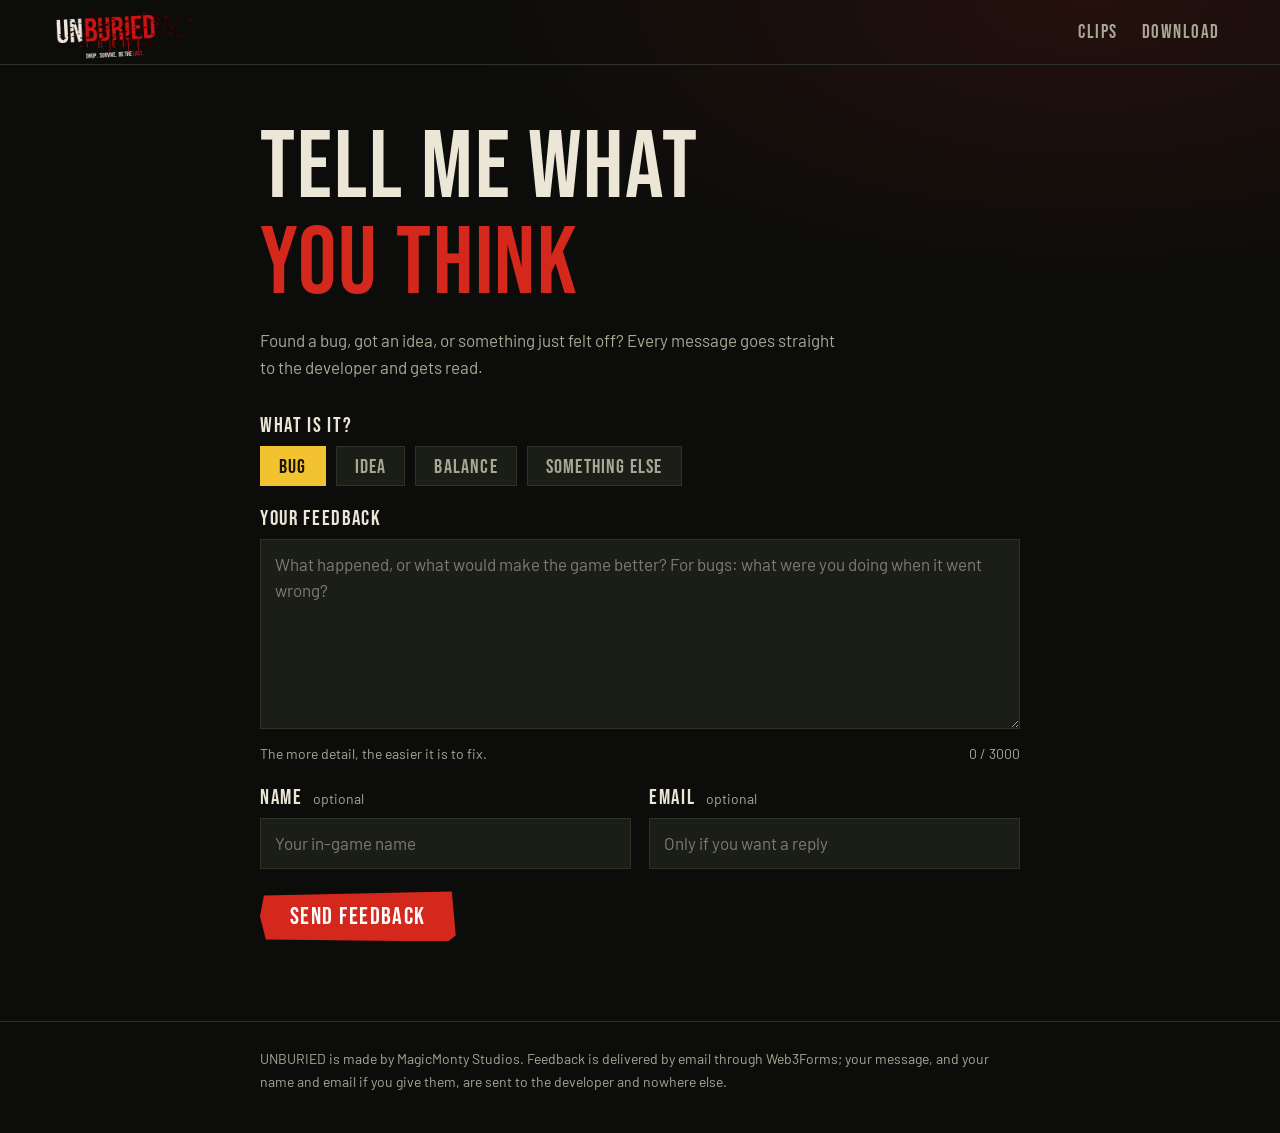
==== feedback.html @ 9ec180a5 "Add feedback page Co-Authored-By: Claude Fable 5.2 <noreply@anthropic.com>" ====
<!doctype html>
<html lang="en">
<head>
<meta charset="utf-8">
<meta name="viewport" content="width=device-width, initial-scale=1">
<title>Feedback — UNBURIED</title>
<meta name="description" content="Found a bug in UNBURIED or have an idea? Tell the developer.">
<link rel="icon" href="favicon.ico">
<link rel="preconnect" href="https://fonts.googleapis.com">
<link rel="preconnect" href="https://fonts.gstatic.com" crossorigin>
<link href="https://fonts.googleapis.com/css2?family=Bebas+Neue&family=Barlow:wght@400;500;600&display=swap" rel="stylesheet">
<style>
:root{
  --ink:#0c0d0b; --soil:#14160f; --panel:#1b1e16; --line:#2e3326;
  --bone:#ece6d6; --ash:#a8a694; --blood:#d5281c; --hazard:#f2c230; --moss:#7c9a4b;
  --display:"Bebas Neue","Arial Narrow",Impact,sans-serif;
  --body:"Barlow",system-ui,"Segoe UI",sans-serif;
}
*{box-sizing:border-box}
body{margin:0;min-height:100vh;background:radial-gradient(900px 420px at 85% 0,#d5281c1f,#0000 70%),var(--ink);color:var(--bone);font:400 17px/1.6 var(--body);-webkit-font-smoothing:antialiased}
a{color:inherit}
h1,h2{font-family:var(--display);font-weight:400;letter-spacing:.02em;line-height:1;margin:0;text-wrap:balance}
p{margin:0}
.wrap{width:min(760px,100% - 40px);margin-inline:auto}
:focus-visible{outline:2px solid var(--hazard);outline-offset:3px}

.nav{display:flex;align-items:center;gap:24px;padding:14px max(20px,calc((100% - 1160px)/2));border-bottom:1px solid var(--line)}
.nav .logo{margin-right:auto}
.nav .logo img{display:block;height:52px;width:auto;margin:-6px 0 -10px -8px}
.nav a.link{font:400 19px/1 var(--display);letter-spacing:.08em;text-decoration:none;color:var(--ash)}
.nav a.link:hover{color:var(--bone)}

.btn{display:inline-flex;align-items:center;gap:10px;font:400 24px/1 var(--display);letter-spacing:.06em;text-decoration:none;
  padding:14px 30px 12px;color:#fff;background:var(--blood);border:0;cursor:pointer;
  clip-path:polygon(2% 8%,98% 0,100% 88%,96% 100%,3% 96%,0 50%);transition:transform .12s,background .12s}
.btn:hover{background:#ea3327;transform:translateY(-2px) rotate(-.4deg)}
.btn[disabled]{background:#5a5c50;cursor:default;transform:none}
.btn.ghost{background:#ffffff14;color:var(--bone)}

main{padding:56px 0 80px}
h1{font-size:clamp(56px,10vw,96px)}
h1 span{color:var(--blood)}
.lede{color:var(--ash);margin:14px 0 34px;max-width:34em}

form{display:grid;gap:22px}
fieldset{border:0;margin:0;padding:0}
legend,label.lab{display:block;font:400 21px/1 var(--display);letter-spacing:.08em;margin-bottom:10px;padding:0}
.opt{font:400 14px/1 var(--body);letter-spacing:0;color:var(--ash);margin-left:6px}
.kinds{display:flex;flex-wrap:wrap;gap:10px}
.kinds label{position:relative;cursor:pointer}
.kinds input{position:absolute;opacity:0;inset:0;cursor:pointer}
.kinds span{display:block;padding:10px 18px 8px;border:1px solid var(--line);background:var(--panel);font:400 20px/1 var(--display);letter-spacing:.06em;color:var(--ash)}
.kinds input:checked + span{border-color:var(--hazard);background:var(--hazard);color:#191500}
.kinds input:focus-visible + span{outline:2px solid var(--hazard);outline-offset:3px}
textarea,input[type=text],input[type=email]{width:100%;background:var(--panel);border:1px solid var(--line);color:var(--bone);font:400 17px/1.5 var(--body);padding:12px 14px;border-radius:0}
textarea{min-height:190px;resize:vertical}
textarea:focus,input:focus{outline:none;border-color:var(--hazard)}
::placeholder{color:#7d7c6e}
.two{display:grid;grid-template-columns:1fr 1fr;gap:18px}
@media (max-width:560px){.two{grid-template-columns:1fr}}
.hint{font-size:14px;color:var(--ash);margin-top:6px}
.count{float:right}
.hp{position:absolute;left:-9999px;width:1px;height:1px;overflow:hidden}
.send{display:flex;flex-wrap:wrap;gap:16px;align-items:center}
#status{font-size:16px;color:var(--ash)}
#status.bad{color:#ff7468}

.done{display:none;border:1px solid var(--line);background:var(--panel);padding:34px 30px}
.done h2{font-size:52px;color:var(--hazard);margin-bottom:10px}
.done p{color:var(--ash);margin-bottom:22px}
.sent form{display:none}
.sent .done{display:block}
footer{border-top:1px solid var(--line);padding:26px 0 40px;color:var(--ash);font-size:14px}
</style>
</head>
<body>

<header class="nav">
  <a class="logo" href="./" aria-label="UNBURIED home"><img src="media/logo.png" alt="UNBURIED" width="1400" height="520"></a>
  <a class="link" href="./#clips">Clips</a>
  <a class="link" href="./#download">Download</a>
</header>

<main class="wrap" id="main">
  <h1>Tell me what <span>you think</span></h1>
  <p class="lede">Found a bug, got an idea, or something just felt off? Every message goes straight to the developer and gets read.</p>

  <form id="form" novalidate>
    <fieldset>
      <legend>What is it?</legend>
      <div class="kinds">
        <label><input type="radio" name="kind" value="Bug" checked><span>Bug</span></label>
        <label><input type="radio" name="kind" value="Idea"><span>Idea</span></label>
        <label><input type="radio" name="kind" value="Balance"><span>Balance</span></label>
        <label><input type="radio" name="kind" value="Other"><span>Something else</span></label>
      </div>
    </fieldset>

    <div>
      <label class="lab" for="message">Your feedback</label>
      <textarea id="message" name="message" maxlength="3000" required placeholder="What happened, or what would make the game better? For bugs: what were you doing when it went wrong?"></textarea>
      <p class="hint"><span class="count" id="count">0 / 3000</span>The more detail, the easier it is to fix.</p>
    </div>

    <div class="two">
      <div>
        <label class="lab" for="name">Name <span class="opt">optional</span></label>
        <input type="text" id="name" name="name" maxlength="60" autocomplete="nickname" placeholder="Your in-game name">
      </div>
      <div>
        <label class="lab" for="email">Email <span class="opt">optional</span></label>
        <input type="email" id="email" name="email" maxlength="120" autocomplete="email" placeholder="Only if you want a reply">
      </div>
    </div>

    <div class="hp" aria-hidden="true"><label>Leave this empty <input type="checkbox" name="botcheck" id="botcheck" tabindex="-1" autocomplete="off"></label></div>

    <div class="send">
      <button class="btn" type="submit" id="submit">Send feedback</button>
      <span id="status" role="status" aria-live="polite"></span>
    </div>
  </form>

  <div class="done" id="done" tabindex="-1">
    <h2>Sent. Thank you.</h2>
    <p>Your feedback is on its way to the developer.</p>
    <a class="btn" href="./">Back to the game</a>
    <button class="btn ghost" type="button" id="again">Send another</button>
  </div>
</main>

<footer><div class="wrap">UNBURIED is made by MagicMonty Studios. Feedback is delivered by email through Web3Forms; your message, and your name and email if you give them, are sent to the developer and nowhere else.</div></footer>

<script>
// Web3Forms access key: public by design (it only allows sending to the owner's inbox).
const ACCESS_KEY = '8265d7c1-2435-4e20-84f6-31a33b9340ca';
const ENDPOINT = 'https://api.web3forms.com/submit';

const form = document.getElementById('form'), status = document.getElementById('status');
const message = document.getElementById('message'), submit = document.getElementById('submit');
const say = (text, bad) => { status.textContent = text; status.classList.toggle('bad', !!bad); };

message.addEventListener('input', () => document.getElementById('count').textContent = message.value.length + ' / 3000');

// which game version is current, to help with bug reports (best effort)
let version = 'unknown';
fetch('https://api.github.com/repos/montypyphon-lang/UNBURIED-releases/releases/latest')
  .then(r => r.ok ? r.json() : Promise.reject()).then(rel => version = rel.tag_name).catch(() => {});

if (!ACCESS_KEY) { submit.disabled = true; say('Feedback isn\'t switched on yet. Check back soon.'); }

form.addEventListener('submit', async e => {
  e.preventDefault();
  const text = message.value.trim();
  const email = document.getElementById('email');
  if (text.length < 10) { say('Write a little more so I know what you mean.', true); message.focus(); return; }
  if (email.value && !email.checkValidity()) { say('That email address doesn\'t look right. Fix it or leave it empty.', true); email.focus(); return; }
  if (Date.now() - (+localStorage.getItem('fbLast') || 0) < 30000) { say('You just sent one. Give it half a minute.', true); return; }

  const kind = form.kind.value, name = document.getElementById('name').value.trim();
  submit.disabled = true; say('Sending…');
  try {
    const r = await fetch(ENDPOINT, {
      method: 'POST',
      headers: {'Content-Type': 'application/json', 'Accept': 'application/json'},
      body: JSON.stringify({
        access_key: ACCESS_KEY,
        subject: 'UNBURIED feedback: ' + kind + (name ? ' from ' + name : ''),
        from_name: 'UNBURIED website',
        kind, message: text,
        name: name || 'Anonymous',
        ...(email.value ? {email: email.value.trim()} : {}),
        latest_version: version,
        botcheck: document.getElementById('botcheck').checked
      })
    });
    const out = await r.json().catch(() => ({}));
    if (!r.ok || !out.success) throw new Error(out.message || 'failed');
    try { localStorage.setItem('fbLast', Date.now()); } catch (_) {}
    document.getElementById('main').classList.add('sent');
    document.getElementById('done').focus();
    say('');
  } catch (err) {
    say('That didn\'t send. Check your internet and try again; your text is still here.', true);
  }
  submit.disabled = false;
});

document.getElementById('again').addEventListener('click', () => {
  form.reset(); document.getElementById('count').textContent = '0 / 3000';
  document.getElementById('main').classList.remove('sent'); message.focus();
});
</script>
</body>
</html>
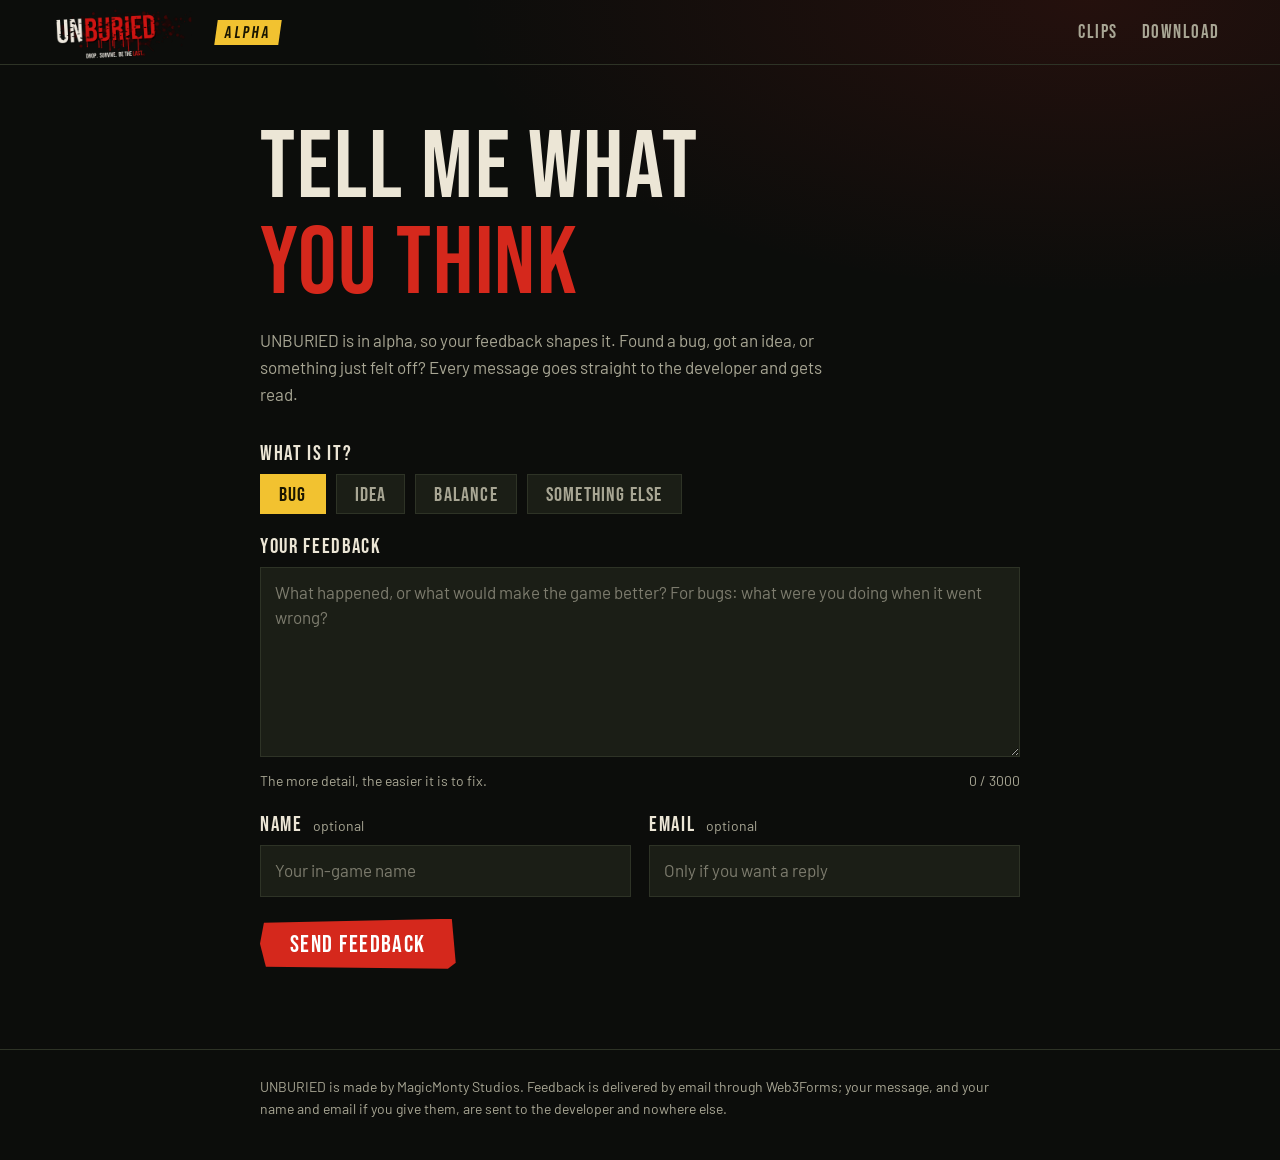
==== commit 19bf30cf: "Mark the game as alpha across the site Co-Authored-By: Claude Fable 5.2 <noreply@anthropic.com>" ====
--- a/feedback.html
+++ b/feedback.html
@@ -25,7 +25,7 @@
 :focus-visible{outline:2px solid var(--hazard);outline-offset:3px}
 
 .nav{display:flex;align-items:center;gap:24px;padding:14px max(20px,calc((100% - 1160px)/2));border-bottom:1px solid var(--line)}
-.nav .logo{margin-right:auto}
+.nav .alpha{margin-right:auto;font:400 17px/1 var(--display);letter-spacing:.14em;color:#191500;background:var(--hazard);padding:5px 9px 3px;transform:skewX(-8deg)}
 .nav .logo img{display:block;height:52px;width:auto;margin:-6px 0 -10px -8px}
 .nav a.link{font:400 19px/1 var(--display);letter-spacing:.08em;text-decoration:none;color:var(--ash)}
 .nav a.link:hover{color:var(--bone)}
@@ -77,13 +77,14 @@
 
 <header class="nav">
   <a class="logo" href="./" aria-label="UNBURIED home"><img src="media/logo.png" alt="UNBURIED" width="1400" height="520"></a>
+  <span class="alpha">Alpha</span>
   <a class="link" href="./#clips">Clips</a>
   <a class="link" href="./#download">Download</a>
 </header>
 
 <main class="wrap" id="main">
   <h1>Tell me what <span>you think</span></h1>
-  <p class="lede">Found a bug, got an idea, or something just felt off? Every message goes straight to the developer and gets read.</p>
+  <p class="lede">UNBURIED is in alpha, so your feedback shapes it. Found a bug, got an idea, or something just felt off? Every message goes straight to the developer and gets read.</p>
 
   <form id="form" novalidate>
     <fieldset>
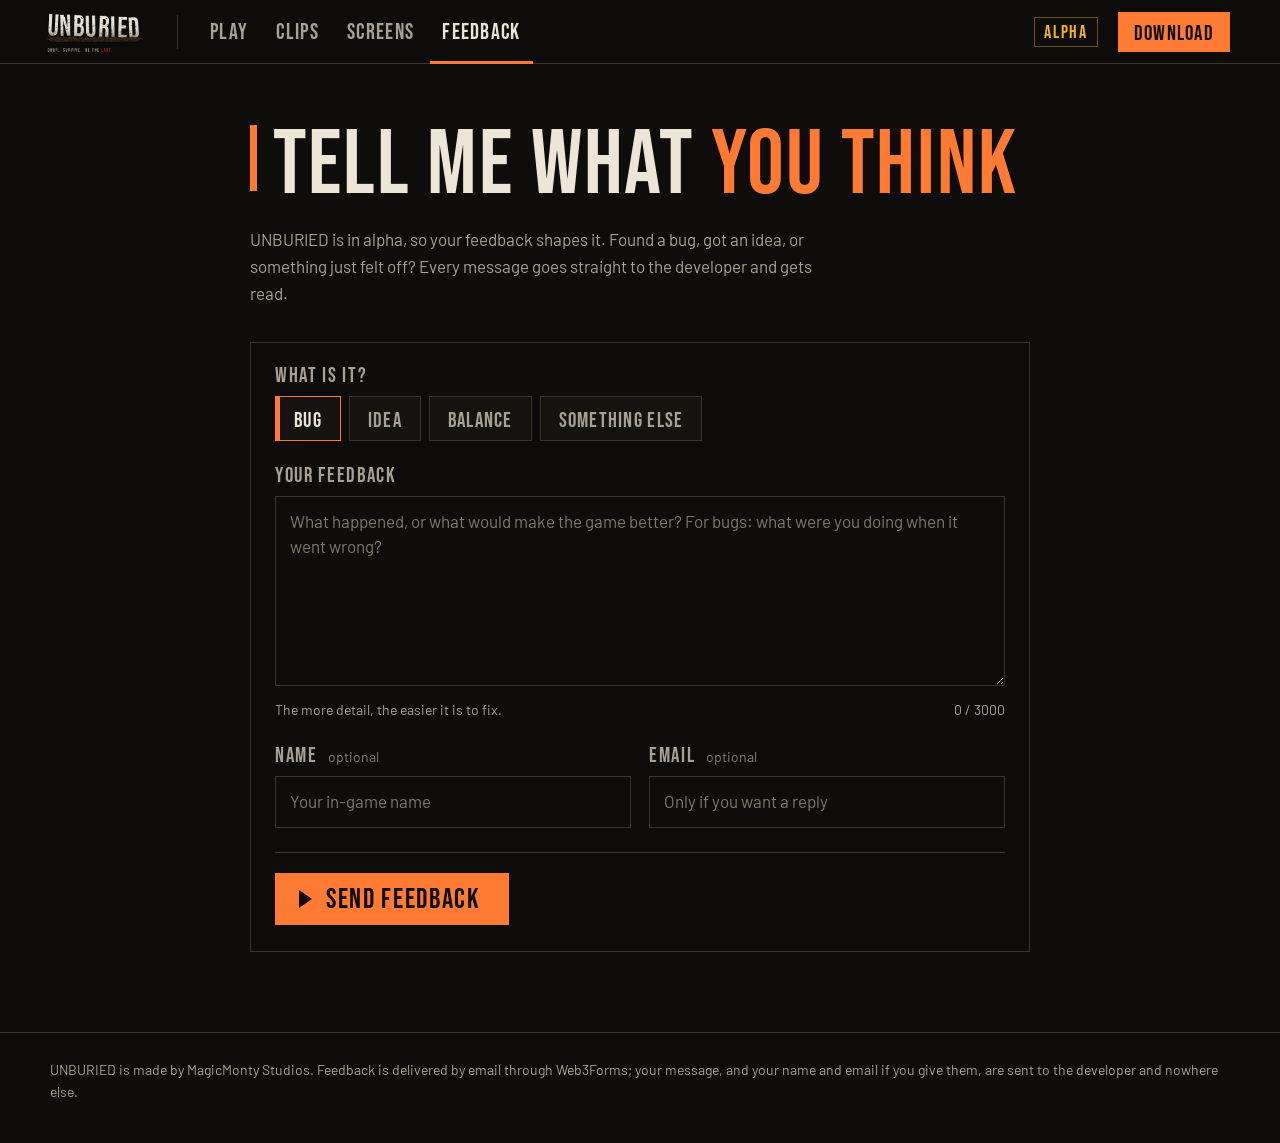
==== commit e01b65b8: "New look to match the in-game UI, fresh screenshots Restyle both pages to the Vital Signs HUD look (" ====
--- a/feedback.html
+++ b/feedback.html
@@ -9,81 +9,63 @@
 <link rel="preconnect" href="https://fonts.googleapis.com">
 <link rel="preconnect" href="https://fonts.gstatic.com" crossorigin>
 <link href="https://fonts.googleapis.com/css2?family=Bebas+Neue&family=Barlow:wght@400;500;600&display=swap" rel="stylesheet">
+<link rel="stylesheet" href="site.css">
 <style>
-:root{
-  --ink:#0c0d0b; --soil:#14160f; --panel:#1b1e16; --line:#2e3326;
-  --bone:#ece6d6; --ash:#a8a694; --blood:#d5281c; --hazard:#f2c230; --moss:#7c9a4b;
-  --display:"Bebas Neue","Arial Narrow",Impact,sans-serif;
-  --body:"Barlow",system-ui,"Segoe UI",sans-serif;
-}
-*{box-sizing:border-box}
-body{margin:0;min-height:100vh;background:radial-gradient(900px 420px at 85% 0,#d5281c1f,#0000 70%),var(--ink);color:var(--bone);font:400 17px/1.6 var(--body);-webkit-font-smoothing:antialiased}
-a{color:inherit}
-h1,h2{font-family:var(--display);font-weight:400;letter-spacing:.02em;line-height:1;margin:0;text-wrap:balance}
-p{margin:0}
-.wrap{width:min(760px,100% - 40px);margin-inline:auto}
-:focus-visible{outline:2px solid var(--hazard);outline-offset:3px}
-
-.nav{display:flex;align-items:center;gap:24px;padding:14px max(20px,calc((100% - 1160px)/2));border-bottom:1px solid var(--line)}
-.nav .alpha{margin-right:auto;font:400 17px/1 var(--display);letter-spacing:.14em;color:#191500;background:var(--hazard);padding:5px 9px 3px;transform:skewX(-8deg)}
-.nav .logo img{display:block;height:52px;width:auto;margin:-6px 0 -10px -8px}
-.nav a.link{font:400 19px/1 var(--display);letter-spacing:.08em;text-decoration:none;color:var(--ash)}
-.nav a.link:hover{color:var(--bone)}
-
-.btn{display:inline-flex;align-items:center;gap:10px;font:400 24px/1 var(--display);letter-spacing:.06em;text-decoration:none;
-  padding:14px 30px 12px;color:#fff;background:var(--blood);border:0;cursor:pointer;
-  clip-path:polygon(2% 8%,98% 0,100% 88%,96% 100%,3% 96%,0 50%);transition:transform .12s,background .12s}
-.btn:hover{background:#ea3327;transform:translateY(-2px) rotate(-.4deg)}
-.btn[disabled]{background:#5a5c50;cursor:default;transform:none}
-.btn.ghost{background:#ffffff14;color:var(--bone)}
-
-main{padding:56px 0 80px}
-h1{font-size:clamp(56px,10vw,96px)}
-h1 span{color:var(--blood)}
-.lede{color:var(--ash);margin:14px 0 34px;max-width:34em}
-
-form{display:grid;gap:22px}
+body{min-height:100vh;display:flex;flex-direction:column}
+.nav{position:sticky;background:#0e0d0bf5;border-bottom-color:var(--line)}
+main{flex:1;padding:56px 0 80px}
+main.wrap{width:min(780px,100% - 32px)}
+h1{font-size:clamp(56px,10vw,92px)}
+h1::before{content:"";display:inline-block;width:7px;height:.72em;background:var(--survivor);margin-right:16px;vertical-align:.02em}
+.lede{color:var(--dim);margin:14px 0 34px;max-width:34em}
+form{display:grid;gap:24px;background:var(--panel-a);border:1px solid var(--line);padding:22px 24px 26px}
 fieldset{border:0;margin:0;padding:0}
-legend,label.lab{display:block;font:400 21px/1 var(--display);letter-spacing:.08em;margin-bottom:10px;padding:0}
-.opt{font:400 14px/1 var(--body);letter-spacing:0;color:var(--ash);margin-left:6px}
-.kinds{display:flex;flex-wrap:wrap;gap:10px}
+legend,label.lab{display:block;font:400 21px/1 var(--display);letter-spacing:.08em;margin-bottom:10px;padding:0;color:var(--dim);text-transform:uppercase}
+.opt{font:400 14px/1 var(--body);letter-spacing:0;color:#857f72;margin-left:6px;text-transform:none}
+.kinds{display:flex;flex-wrap:wrap;gap:8px}
 .kinds label{position:relative;cursor:pointer}
 .kinds input{position:absolute;opacity:0;inset:0;cursor:pointer}
-.kinds span{display:block;padding:10px 18px 8px;border:1px solid var(--line);background:var(--panel);font:400 20px/1 var(--display);letter-spacing:.06em;color:var(--ash)}
-.kinds input:checked + span{border-color:var(--hazard);background:var(--hazard);color:#191500}
-.kinds input:focus-visible + span{outline:2px solid var(--hazard);outline-offset:3px}
-textarea,input[type=text],input[type=email]{width:100%;background:var(--panel);border:1px solid var(--line);color:var(--bone);font:400 17px/1.5 var(--body);padding:12px 14px;border-radius:0}
+.kinds span{display:block;min-height:44px;padding:13px 18px 9px;border:1px solid var(--line);background:var(--bg2);font:400 21px/1 var(--display);letter-spacing:.06em;color:var(--dim);text-transform:uppercase}
+.kinds label:hover span{color:var(--bone)}
+.kinds input:checked + span{border-color:var(--survivor);color:var(--bone);box-shadow:inset 4px 0 0 var(--survivor)}
+.kinds input:focus-visible + span{outline:2px solid var(--survivor);outline-offset:3px}
+textarea,input[type=text],input[type=email]{width:100%;background:var(--bg);border:1px solid var(--line);color:var(--bone);font:400 17px/1.5 var(--body);padding:12px 14px;border-radius:0}
 textarea{min-height:190px;resize:vertical}
-textarea:focus,input:focus{outline:none;border-color:var(--hazard)}
-::placeholder{color:#7d7c6e}
+textarea:focus,input:focus{outline:none;border-color:var(--survivor)}
+::placeholder{color:#7d786c}
 .two{display:grid;grid-template-columns:1fr 1fr;gap:18px}
 @media (max-width:560px){.two{grid-template-columns:1fr}}
-.hint{font-size:14px;color:var(--ash);margin-top:6px}
+.hint{font-size:14px;color:var(--dim);margin-top:6px}
 .count{float:right}
 .hp{position:absolute;left:-9999px;width:1px;height:1px;overflow:hidden}
-.send{display:flex;flex-wrap:wrap;gap:16px;align-items:center}
-#status{font-size:16px;color:var(--ash)}
-#status.bad{color:#ff7468}
-
-.done{display:none;border:1px solid var(--line);background:var(--panel);padding:34px 30px}
-.done h2{font-size:52px;color:var(--hazard);margin-bottom:10px}
-.done p{color:var(--ash);margin-bottom:22px}
+.send{display:flex;flex-wrap:wrap;gap:16px;align-items:center;padding-top:20px;border-top:1px solid var(--line)}
+#status{font-size:16px;color:var(--dim)}
+#status.bad{color:#ff8a7a}
+.done{display:none;border:1px solid var(--line);background:var(--panel-a);padding:30px 28px;box-shadow:inset 4px 0 0 var(--turned)}
+.done h2{font-size:56px;color:var(--turned);margin-bottom:10px}
+.done p{color:var(--dim);margin-bottom:22px}
+.done .row{display:flex;flex-wrap:wrap;gap:12px}
 .sent form{display:none}
 .sent .done{display:block}
-footer{border-top:1px solid var(--line);padding:26px 0 40px;color:var(--ash);font-size:14px}
+footer{padding:26px 0 40px}
 </style>
 </head>
 <body>
 
 <header class="nav">
   <a class="logo" href="./" aria-label="UNBURIED home"><img src="media/logo.png" alt="UNBURIED" width="1400" height="520"></a>
-  <span class="alpha">Alpha</span>
-  <a class="link" href="./#clips">Clips</a>
-  <a class="link" href="./#download">Download</a>
+  <nav class="tabs" aria-label="Site">
+    <a href="./">Play</a>
+    <a href="./#clips">Clips</a>
+    <a href="./#screens">Screens</a>
+    <a href="feedback.html" class="on" aria-current="page">Feedback</a>
+  </nav>
+  <span class="tag-alpha">Alpha</span>
+  <a class="btn small" href="./#download">Download</a>
 </header>
 
 <main class="wrap" id="main">
-  <h1>Tell me what <span>you think</span></h1>
+  <h1>Tell me what <span class="c-survivor">you think</span></h1>
   <p class="lede">UNBURIED is in alpha, so your feedback shapes it. Found a bug, got an idea, or something just felt off? Every message goes straight to the developer and gets read.</p>
 
   <form id="form" novalidate>
@@ -117,7 +99,7 @@
     <div class="hp" aria-hidden="true"><label>Leave this empty <input type="checkbox" name="botcheck" id="botcheck" tabindex="-1" autocomplete="off"></label></div>
 
     <div class="send">
-      <button class="btn" type="submit" id="submit">Send feedback</button>
+      <button class="btn" type="submit" id="submit"><span class="tri" aria-hidden="true"></span>Send feedback</button>
       <span id="status" role="status" aria-live="polite"></span>
     </div>
   </form>
@@ -125,8 +107,8 @@
   <div class="done" id="done" tabindex="-1">
     <h2>Sent. Thank you.</h2>
     <p>Your feedback is on its way to the developer.</p>
-    <a class="btn" href="./">Back to the game</a>
-    <button class="btn ghost" type="button" id="again">Send another</button>
+    <div class="row"><a class="btn" href="./">Back to the game</a>
+    <button class="btn alt" type="button" id="again">Send another</button></div>
   </div>
 </main>
 
--- a/site.css
+++ b/site.css
@@ -0,0 +1,219 @@
+/* UNBURIED site: the in-game "Vital Signs" look. Flat near-black panels, 1 px borders, square corners,
+   Bebas Neue, and one meaning per colour (Source/ZombieGame/ZGUIStyle.h). */
+:root{
+  --bg:#0e0d0b; --bg2:#14130f; --panel:#1a1814; --panel-a:#0e0d0bd2; --line:#3a362f; --line2:#4d483f;
+  --bone:#ede6d6; --dim:#a8a193; --ink:#0e0d0b;
+  --survivor:#ff7a33; --survivor-hi:#ff9152; --turned:#a6e84a; --cure:#5fe3e8; --zone:#b58cff; --armour:#6fa8ff; --alpha:#f2b81a;
+  --display:"Bebas Neue","Arial Narrow",Impact,sans-serif;
+  --body:"Barlow",system-ui,"Segoe UI",sans-serif;
+}
+*{box-sizing:border-box}
+html{scroll-behavior:smooth;scroll-padding-top:72px}
+body{margin:0;background:var(--bg);color:var(--bone);font:400 17px/1.6 var(--body);-webkit-font-smoothing:antialiased;overflow-x:hidden}
+img,video{display:block;max-width:100%}
+img{height:auto}
+a{color:inherit}
+h1,h2,h3{font-family:var(--display);font-weight:400;letter-spacing:.02em;line-height:1;margin:0;text-wrap:balance}
+p{margin:0}
+button{font:inherit}
+.wrap{width:min(1180px,100% - 32px);margin-inline:auto}
+:focus-visible{outline:2px solid var(--survivor);outline-offset:3px}
+
+/* colour = meaning */
+.c-survivor{color:var(--survivor)} .c-turned{color:var(--turned)} .c-cure{color:var(--cure)}
+.c-zone{color:var(--zone)} .c-armour{color:var(--armour)} .c-alpha{color:var(--alpha)}
+.c-survivor-bg{background:var(--survivor)} .c-turned-bg{background:var(--turned)} .c-cure-bg{background:var(--cure)}
+.c-zone-bg{background:var(--zone)} .c-armour-bg{background:var(--armour)}
+
+/* small dim panel label, like PARTY / DAILY CHALLENGES in the lobby */
+.label{display:inline-block;font:400 19px/1 var(--display);letter-spacing:.08em;color:var(--dim);text-transform:uppercase}
+.label .sep{display:inline-block;width:4px;height:4px;background:var(--line2);vertical-align:middle;margin:0 10px 3px}
+
+/* keycaps, like ENTER / ESC in the menus */
+kbd{display:inline-block;font:400 17px/1 var(--display);letter-spacing:.06em;color:var(--bone);text-transform:uppercase;
+  border:1px solid var(--line2);background:var(--bg2);padding:5px 7px 3px;margin:0 4px 0 0;vertical-align:1px}
+
+/* the yellow ALPHA tag */
+.tag-alpha{font:400 18px/1 var(--display);letter-spacing:.1em;color:var(--alpha);text-decoration:none;white-space:nowrap;
+  border:1px solid #f2b81a66;padding:6px 9px 4px;text-transform:uppercase}
+
+/* buttons: READY (flat orange) and FIND A MATCH (dark with an orange edge) */
+.btn{display:inline-flex;align-items:center;gap:14px;min-height:52px;font:400 28px/1 var(--display);letter-spacing:.06em;text-decoration:none;text-transform:uppercase;
+  padding:12px 28px 9px 24px;color:var(--ink);background:var(--survivor);border:0;cursor:pointer;white-space:nowrap;transition:background .12s,transform .12s}
+.btn:hover{background:var(--survivor-hi)}
+.btn:active{transform:translateY(1px)}
+.btn .tri{width:0;height:0;border-left:13px solid currentColor;border-block:9px solid transparent;margin-bottom:3px}
+.btn.alt{background:var(--panel-a);color:var(--bone);box-shadow:inset 4px 0 0 var(--survivor),inset 0 0 0 1px var(--line)}
+.btn.alt:hover{background:#26231e}
+.btn.small{min-height:40px;font-size:21px;padding:9px 16px 6px}
+.btn[disabled]{background:#4a463e;color:var(--dim);cursor:default}
+
+/* nav: the lobby's top bar */
+.nav{position:fixed;inset:0 0 auto 0;z-index:20;display:flex;align-items:center;gap:20px;height:64px;padding:0 max(16px,calc((100% - 1180px)/2));
+  background:linear-gradient(#0e0d0bf0,#0e0d0b00);transition:background .2s,border-color .2s;border-bottom:1px solid transparent}
+.nav.solid{background:#0e0d0bf5;border-bottom-color:var(--line)}
+.logo{display:block;flex:none;padding-right:20px;border-right:1px solid var(--line)}
+.logo img{height:42px;width:auto;margin:-2px 0 -6px -6px}
+.tabs{display:flex;gap:4px;margin-right:auto}
+.tabs a{font:400 22px/1 var(--display);letter-spacing:.06em;text-decoration:none;color:var(--dim);padding:22px 12px 17px;border-bottom:3px solid transparent;text-transform:uppercase}
+.tabs a:hover{color:var(--bone)}
+.tabs a.on{color:var(--bone);border-bottom-color:var(--survivor)}
+@media (max-width:860px){.tabs{display:none}.nav .tag-alpha{margin-left:auto}.logo{border:0;padding:0}}
+@media (max-width:420px){.nav .tag-alpha{display:none}.nav .btn.small{margin-left:auto}}
+
+/* hero */
+.hero{position:relative;min-height:100svh;display:grid;align-items:end;overflow:hidden;isolation:isolate}
+.hero video{position:absolute;inset:0;width:100%;height:100%;object-fit:cover;z-index:-2}
+.hero::after{content:"";position:absolute;inset:0;z-index:-1;
+  background:linear-gradient(90deg,#0e0d0bf2 0,#0e0d0be6 40%,#0e0d0bc0 58%,#0e0d0b55 76%,#0e0d0b10 92%),linear-gradient(180deg,#0e0d0bb3 0,#0e0d0b00 22%,#0e0d0b00 70%,var(--bg) 100%)}
+@media (max-width:860px){.hero::after{background:linear-gradient(180deg,#0e0d0bb3 0,#0e0d0b66 30%,#0e0d0be6 62%,var(--bg) 100%)}}
+/* the HUD's corner brackets */
+.brackets{position:absolute;inset:80px 16px 16px;pointer-events:none;z-index:-1;--c:#a8a19366;
+  background:
+    linear-gradient(var(--c),var(--c)) top left/28px 2px, linear-gradient(var(--c),var(--c)) top left/2px 28px,
+    linear-gradient(var(--c),var(--c)) top right/28px 2px, linear-gradient(var(--c),var(--c)) top right/2px 28px,
+    linear-gradient(var(--c),var(--c)) bottom left/28px 2px, linear-gradient(var(--c),var(--c)) bottom left/2px 28px,
+    linear-gradient(var(--c),var(--c)) bottom right/28px 2px, linear-gradient(var(--c),var(--c)) bottom right/2px 28px;
+  background-repeat:no-repeat}
+.hero-in{padding:120px 0 64px}
+.hero-panel{max-width:640px}
+.hero h1 img{width:min(620px,100%);margin:0 0 4px -2%;filter:drop-shadow(0 6px 24px #000c)}
+.hero .label{font-size:21px;color:var(--bone)}
+.hero .lede{font-size:clamp(18px,2.1vw,22px);max-width:32em;margin-top:14px;color:#f2ecdd;text-shadow:0 1px 8px #000}
+.hero .cta{display:flex;flex-wrap:wrap;gap:12px;margin-top:28px}
+.keys{margin-top:18px;font:400 18px/1.9 var(--display);letter-spacing:.06em;color:var(--dim);text-transform:uppercase}
+.keys kbd{margin-left:10px}.keys kbd:first-child{margin-left:0}
+.keys [data-ver]{margin-left:10px;color:var(--alpha)}
+
+/* stat strip, like the WINNER screen's RANK / KILLS / TIME / XP */
+.stats-band{border-block:1px solid var(--line);background:var(--bg2)}
+.stats{display:grid;grid-template-columns:repeat(4,1fr)}
+.stat{padding:18px 22px 16px;border-left:1px solid var(--line)}
+.stat:last-child{border-right:1px solid var(--line)}
+.stat b{display:block;font:400 54px/1 var(--display);font-weight:400;margin-top:6px}
+.stat small{font-size:14px;color:var(--dim)}
+@media (max-width:700px){.stats{grid-template-columns:repeat(2,1fr)}.stat:nth-child(2){border-right:1px solid var(--line)}.stat:nth-child(-n+2){border-bottom:1px solid var(--line)}}
+
+/* sections */
+section{padding:88px 0}
+.band{background:var(--bg2);border-block:1px solid var(--line)}
+.head{display:flex;flex-wrap:wrap;align-items:end;justify-content:space-between;gap:12px 32px;margin-bottom:32px;padding-bottom:16px;border-bottom:1px solid var(--line)}
+.head h2{font-size:clamp(46px,6vw,72px)}
+.head h2::before{content:"";display:inline-block;width:6px;height:.72em;background:var(--survivor);margin-right:14px;vertical-align:.02em}
+.head p{max-width:30em;color:var(--dim)}
+
+/* two lives: survivor and turned, each led by an in-game style VITALS box */
+.lives{display:grid;grid-template-columns:1fr auto 1fr;gap:12px;align-items:stretch}
+.life{--k:var(--survivor);background:var(--panel-a);border:1px solid var(--line);padding:22px 24px 26px;box-shadow:inset 4px 0 0 var(--k)}
+.life.turned{--k:var(--turned)}
+.vitals{border:1px solid var(--line2);background:var(--bg);padding:10px 14px 12px;margin-bottom:22px}
+.vrow{display:flex;align-items:center;justify-content:space-between;gap:12px}
+.vmid{display:flex;align-items:center;gap:16px;margin:2px 0 4px}
+.vmid b{font:400 64px/1 var(--display);color:var(--k)}
+.pulse{flex:1;height:40px;overflow:visible}
+.pulse path{fill:none;stroke:var(--k);stroke-width:2;vector-effect:non-scaling-stroke;stroke-linejoin:round;stroke-dasharray:1;stroke-dashoffset:1;animation:beat 2s linear infinite}
+.turned .pulse path{animation-duration:1.3s}
+.plates{display:flex;gap:4px}
+.plates i{width:28px;height:5px;background:var(--line2)}
+.plates i.on{background:var(--armour)}
+.turned .plates i.on{background:var(--k)}
+.life h3{font-size:48px;color:var(--k)}
+.life p{color:var(--dim);margin:8px 0 18px;max-width:32em}
+.ctrl{list-style:none;margin:0;padding:16px 0 0;border-top:1px solid var(--line);display:grid;grid-template-columns:repeat(3,1fr);gap:10px 12px}
+.ctrl li{font:400 19px/1 var(--display);letter-spacing:.06em;color:var(--bone);text-transform:uppercase;white-space:nowrap}
+.ctrl kbd{min-width:34px;text-align:center;margin-right:8px}
+.arrow{display:flex;flex-direction:column;align-items:center;justify-content:center;gap:10px;padding:0 6px}
+.arrow .line{width:2px;flex:0 0 120px;background:linear-gradient(var(--turned),var(--cure))}
+.arrow .label{writing-mode:vertical-rl;transform:rotate(180deg);font-size:17px}
+.arrow .label:first-child{color:var(--turned)}
+@media (max-width:900px){
+  .lives{grid-template-columns:1fr}
+  .arrow{flex-direction:row;padding:4px 0}
+  .arrow .line{width:auto;height:2px;flex:0 0 120px;background:linear-gradient(90deg,var(--turned),var(--cure))}
+  .arrow .label{writing-mode:horizontal-tb;transform:none}
+}
+@media (max-width:420px){.ctrl{grid-template-columns:repeat(2,1fr)}}
+
+/* features: lobby panels, colour-coded labels */
+.feats{display:grid;grid-template-columns:repeat(3,1fr);gap:12px}
+.feat{background:var(--panel-a);border:1px solid var(--line);padding:18px 22px 24px;--k:var(--survivor)}
+.feat .label{display:block;padding-bottom:12px;margin-bottom:14px;border-bottom:1px solid var(--line);color:var(--k)}
+.feat h3{font-size:32px;margin-bottom:8px}
+.feat p{color:var(--dim);font-size:16px}
+.t-turned{--k:var(--turned)} .t-cure{--k:var(--cure)} .t-zone{--k:var(--zone)} .t-armour{--k:var(--armour)} .t-alpha{--k:var(--alpha)}
+@media (max-width:860px){.feats{grid-template-columns:repeat(2,1fr)}}
+@media (max-width:560px){.feats{grid-template-columns:1fr}}
+
+/* vital signs */
+.hud-grid{display:grid;grid-template-columns:.8fr 1.2fr;gap:48px;align-items:center}
+.hud-copy h2{font-size:clamp(46px,5.4vw,68px);margin:10px 0 14px}
+.hud-copy .sub{color:var(--dim);max-width:28em}
+.legend{list-style:none;margin:26px 0 0;padding:0;border-top:1px solid var(--line)}
+.legend li{display:flex;align-items:center;gap:14px;padding:11px 0;border-bottom:1px solid var(--line);color:var(--dim);font-size:16px}
+.legend b{color:var(--bone);font-weight:600}
+.dot{flex:none;width:22px;height:6px}
+.trace{width:100%;height:60px;margin-top:26px;overflow:visible}
+.trace path{fill:none;stroke:var(--survivor);stroke-width:2.5;vector-effect:non-scaling-stroke;stroke-linejoin:round;
+  stroke-dasharray:1;stroke-dashoffset:1;animation:beat 2.4s linear infinite}
+@keyframes beat{0%{stroke-dashoffset:1}70%{stroke-dashoffset:0;opacity:1}100%{stroke-dashoffset:0;opacity:0}}
+.hud-shots{display:grid;gap:12px}
+@media (max-width:900px){.hud-grid{grid-template-columns:1fr;gap:32px}}
+
+/* screens */
+.shots{display:grid;grid-template-columns:repeat(2,1fr);gap:12px}
+.shot{position:relative;display:block;padding:0;margin:0;border:1px solid var(--line);background:#000;color:inherit;cursor:zoom-in;text-align:left;overflow:hidden}
+.shot.wide{grid-column:span 2}
+.shot img{width:100%;aspect-ratio:16/9;object-fit:cover;transition:transform .4s}
+.shot:hover{border-color:var(--survivor)}
+.shot:hover img{transform:scale(1.015)}
+.shot .cap{display:block;padding:10px 14px 8px;font:400 20px/1 var(--display);letter-spacing:.06em;text-transform:uppercase;color:var(--dim);background:var(--panel);border-top:1px solid var(--line)}
+.shot:hover .cap{color:var(--bone)}
+@media (max-width:640px){.shots{grid-template-columns:1fr}.shot.wide{grid-column:auto}}
+
+/* match flow */
+ol.flow{display:grid;grid-template-columns:repeat(4,1fr);gap:12px;margin:0;padding:0;list-style:none}
+.flow li{background:var(--panel-a);border:1px solid var(--line);padding:18px 20px 22px}
+.flow .num{display:inline-grid;place-items:center;width:40px;height:40px;background:var(--survivor);color:var(--ink);font:400 30px/1 var(--display);padding-top:4px}
+.flow h3{font-size:30px;margin:14px 0 6px}
+.flow p{color:var(--dim);font-size:16px}
+@media (max-width:860px){ol.flow{grid-template-columns:repeat(2,1fr)}}
+@media (max-width:480px){ol.flow{grid-template-columns:1fr}}
+
+/* download */
+.dl-grid{display:grid;grid-template-columns:1.1fr .9fr;gap:40px;align-items:start}
+.dl h2{font-size:clamp(56px,8vw,100px);margin-top:10px}
+.dl .sub{color:var(--dim);margin:14px 0 26px;max-width:32em}
+.dl .opts{display:flex;flex-wrap:wrap;gap:12px}
+.alpha-note{margin-top:24px;padding:14px 16px;border:1px solid #f2b81a55;background:#f2b81a12;max-width:34em;font-size:16px}
+.alpha-note b{color:var(--alpha);font-weight:600}
+.dl .fine{margin-top:14px;font-size:14px;color:var(--dim)}
+.card{background:var(--panel-a);border:1px solid var(--line);padding:16px 22px 22px}
+.card + .card{margin-top:12px}
+.card-head{display:flex;align-items:center;justify-content:space-between;gap:12px;padding-bottom:12px;margin-bottom:14px;border-bottom:1px solid var(--line)}
+.card .date{font:400 18px/1 var(--display);letter-spacing:.06em;color:var(--dim);margin-bottom:10px;text-transform:uppercase}
+.card .date:empty{display:none}
+#notes{color:var(--bone);font-size:16px;white-space:pre-line}
+.steps{margin:0;padding:0;list-style:none;counter-reset:s;color:var(--dim);font-size:16px}
+.steps li{counter-increment:s;position:relative;padding-left:38px}
+.steps li::before{content:counter(s);position:absolute;left:0;top:1px;width:24px;height:24px;display:grid;place-items:center;border:1px solid var(--line2);font:400 18px/1 var(--display);color:var(--bone);padding-top:2px}
+.steps li + li{margin-top:10px}
+.steps b{color:var(--bone);font-weight:600}
+@media (max-width:860px){.dl-grid{grid-template-columns:1fr}}
+
+/* viewer */
+dialog{border:1px solid var(--line);padding:0;background:#000;width:min(1280px,96vw);max-height:92vh;color:var(--bone)}
+dialog::backdrop{background:#0e0d0be6}
+dialog img{width:100%;max-height:82vh;object-fit:contain;background:#000}
+dialog .bar{display:flex;align-items:center;justify-content:space-between;gap:16px;padding:10px 14px;background:var(--panel);border-bottom:1px solid var(--line)}
+dialog .bar strong{font:400 26px/1 var(--display);letter-spacing:.05em;text-transform:uppercase}
+dialog .bar button{background:none;border:0;color:var(--dim);font:400 19px/1 var(--display);letter-spacing:.08em;text-transform:uppercase;padding:4px;cursor:pointer}
+dialog .bar button:hover{color:var(--bone)}
+
+footer{padding:44px 0 56px;color:var(--dim);font-size:14px;border-top:1px solid var(--line)}
+footer .row{display:flex;flex-wrap:wrap;gap:16px 28px;align-items:center;margin-bottom:22px}
+footer img{width:56px;height:56px}
+footer b{color:var(--bone)}
+footer .credits{max-width:70em;line-height:1.55}
+footer a{color:var(--bone)}
+
+@media (prefers-reduced-motion:reduce){html{scroll-behavior:auto}.btn,.shot img{transition:none}.trace path,.pulse path{animation:none;stroke-dashoffset:0}}
